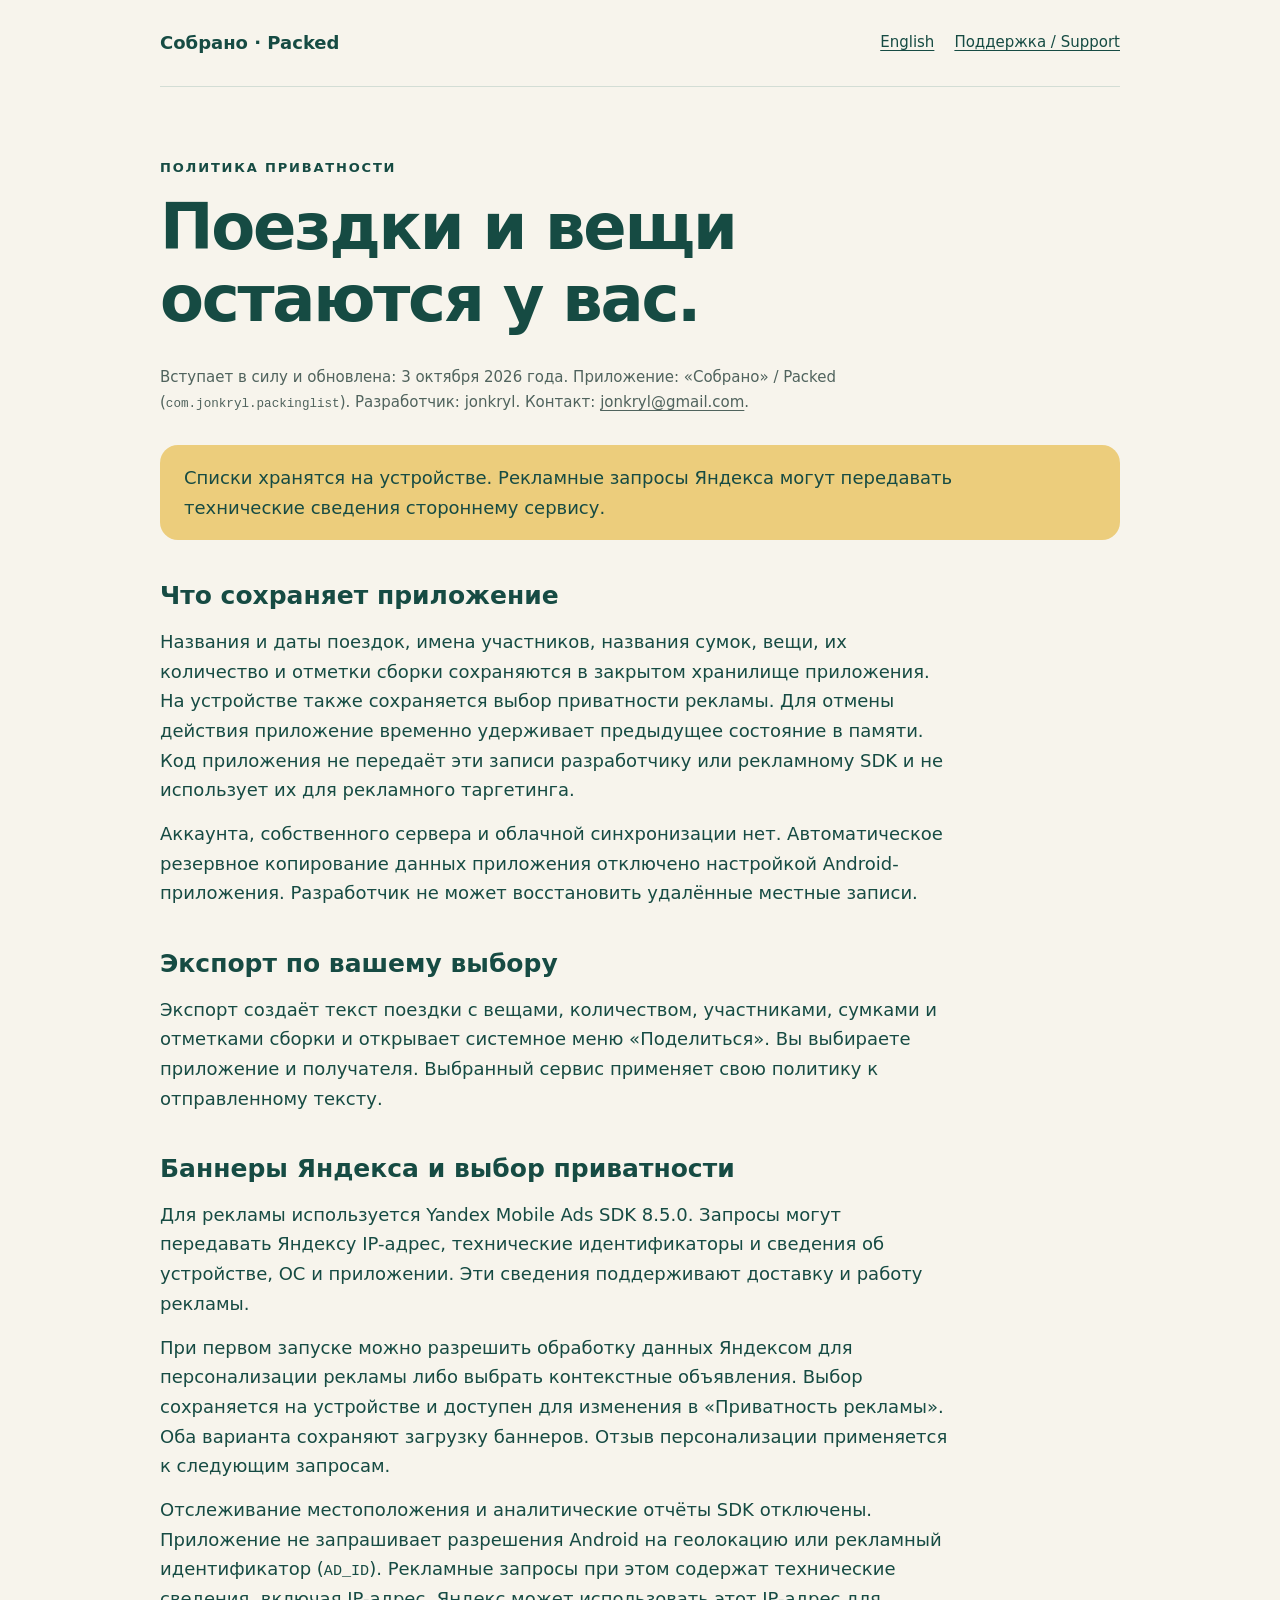
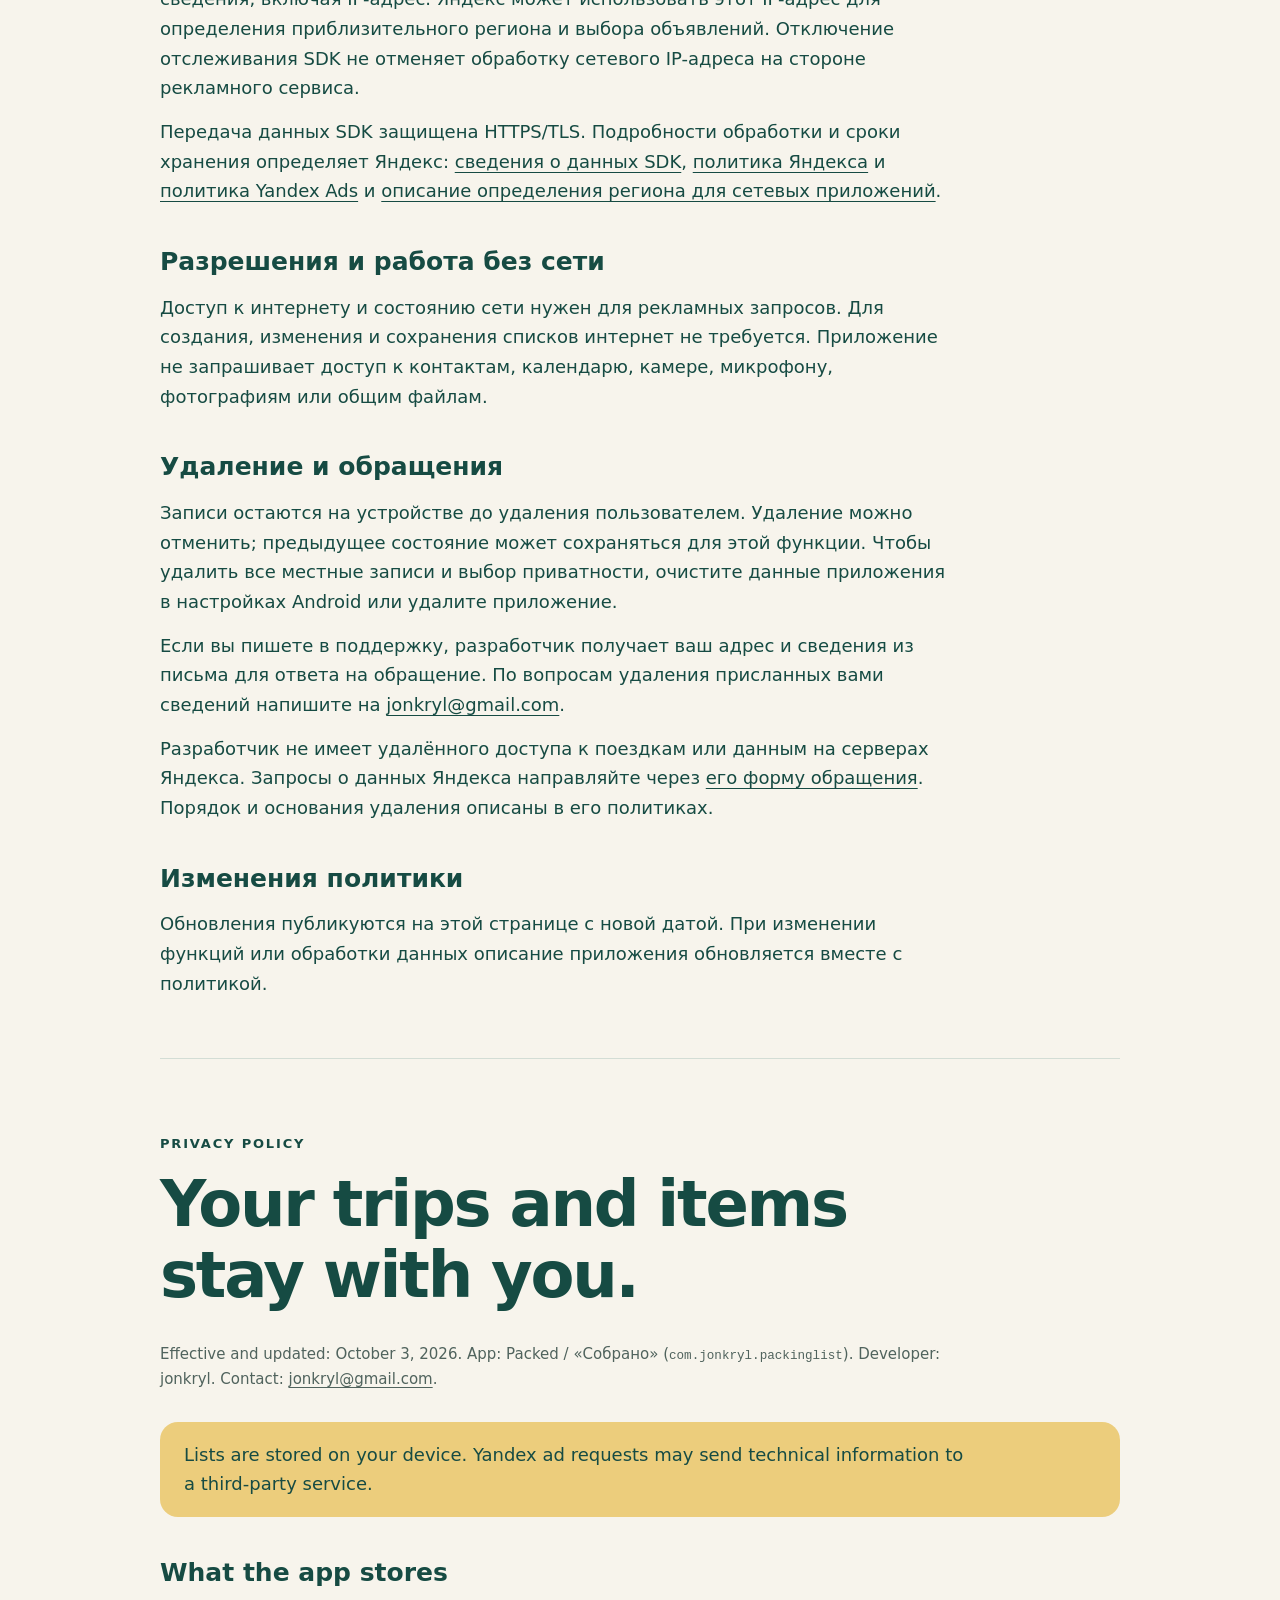
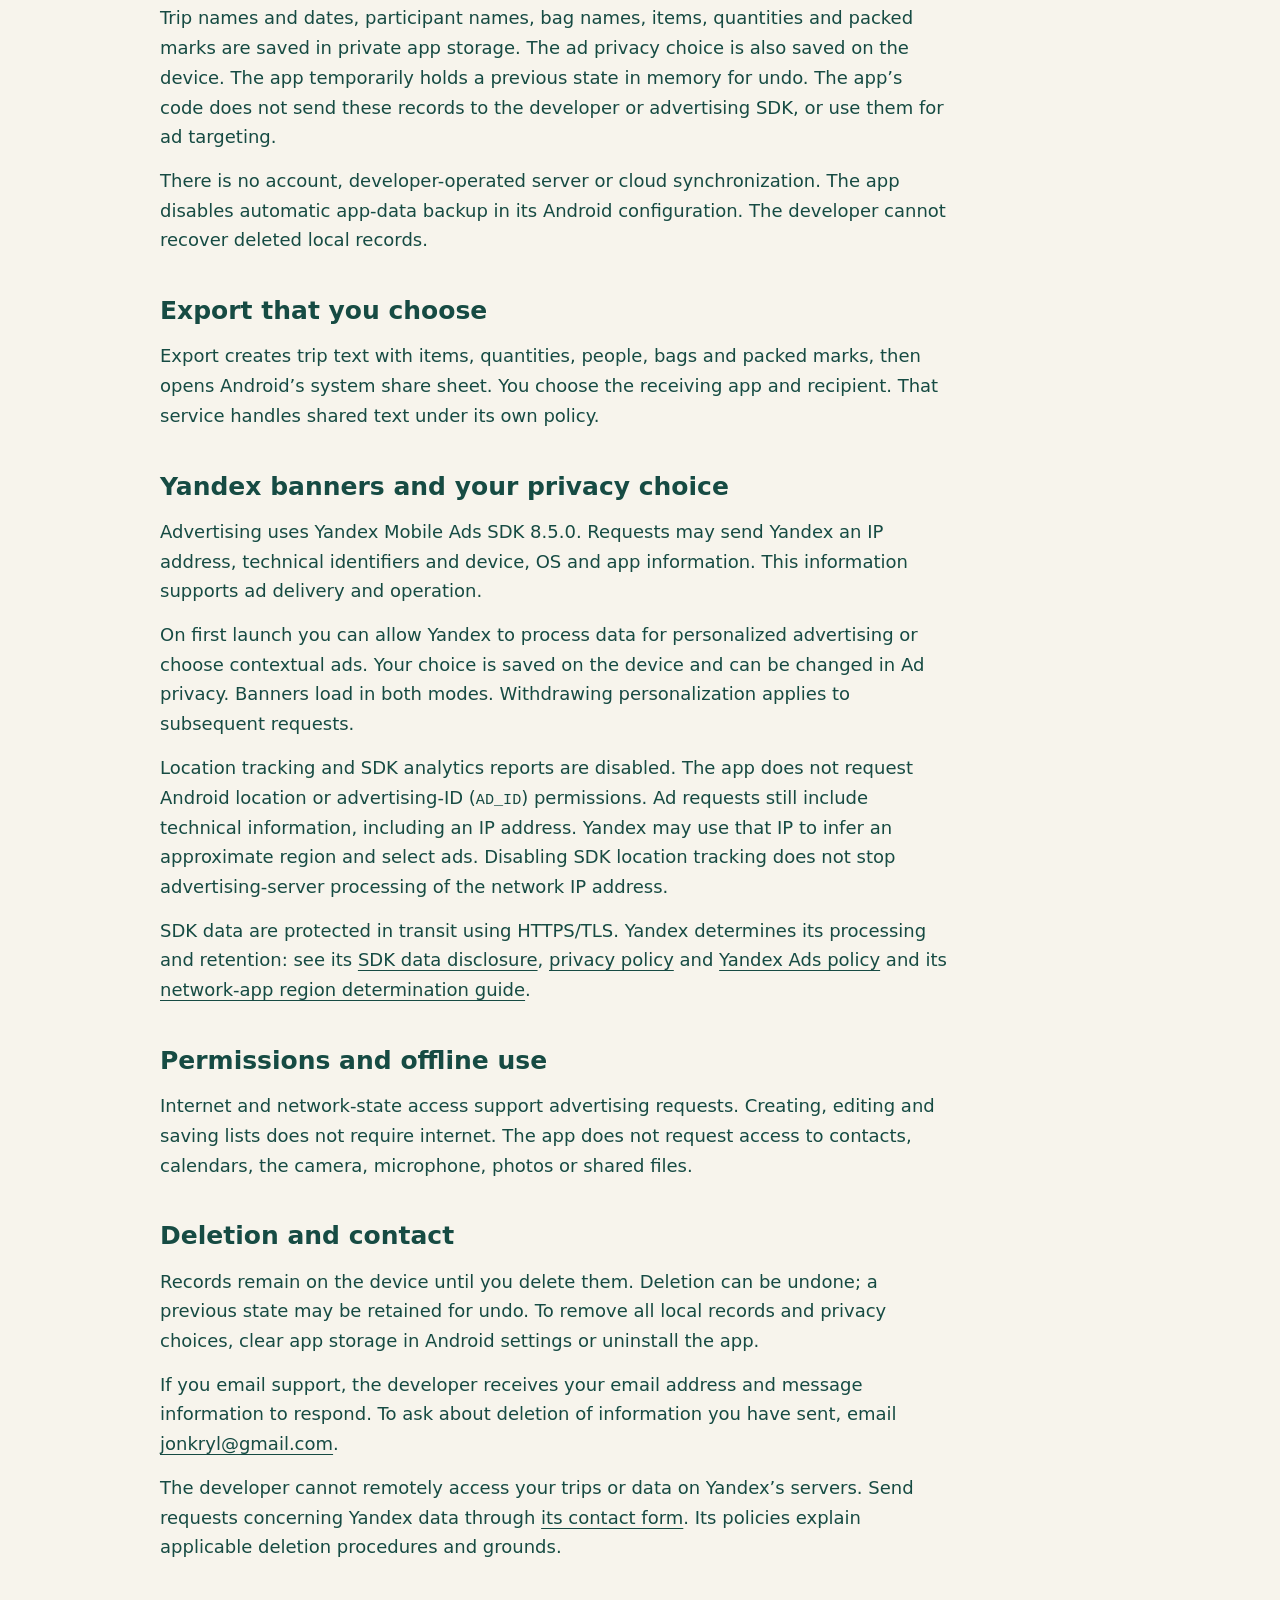
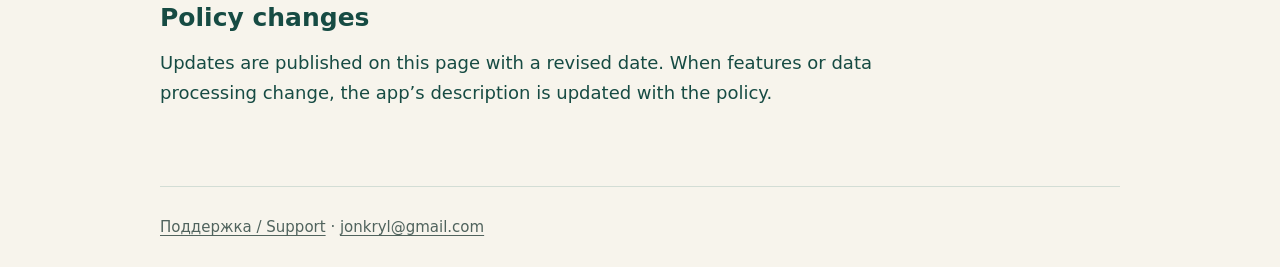
==== docs/privacy/index.html @ dd7bf6ec "Import verified Sobrano native Android source (0fd235f287ff8aa13ee7f13d3ab81be4eee094316a6699d990fa4" ====
<!doctype html>
<html lang="ru">
<head>
  <meta charset="utf-8">
  <meta name="viewport" content="width=device-width,initial-scale=1">
  <meta name="description" content="Политика приватности Android-приложения Собрано / Packed, com.jonkryl.packinglist. Локальные поездки и реклама Яндекса.">
  <title>Приватность / Privacy — Собрано · Packed</title>
  <link rel="stylesheet" href="../style.css">
</head>
<body>
<header><a href="../">Собрано · Packed</a><nav aria-label="Разделы"><a href="#english" lang="en">English</a><a href="../">Поддержка / Support</a></nav></header>
<main>
  <section aria-labelledby="title-ru">
    <p class="eyebrow">Политика приватности</p>
    <h1 id="title-ru">Поездки и вещи<br>остаются у вас.</h1>
    <p class="small">Вступает в силу и обновлена: 3 октября 2026 года. Приложение: «Собрано» / Packed (<code>com.jonkryl.packinglist</code>). Разработчик: jonkryl. Контакт: <a href="mailto:jonkryl@gmail.com">jonkryl@gmail.com</a>.</p>
    <aside class="note"><p>Списки хранятся на устройстве. Рекламные запросы Яндекса могут передавать технические сведения стороннему сервису.</p></aside>
    <h2>Что сохраняет приложение</h2>
    <p>Названия и даты поездок, имена участников, названия сумок, вещи, их количество и отметки сборки сохраняются в закрытом хранилище приложения. На устройстве также сохраняется выбор приватности рекламы. Для отмены действия приложение временно удерживает предыдущее состояние в памяти. Код приложения не передаёт эти записи разработчику или рекламному SDK и не использует их для рекламного таргетинга.</p>
    <p>Аккаунта, собственного сервера и облачной синхронизации нет. Автоматическое резервное копирование данных приложения отключено настройкой Android-приложения. Разработчик не может восстановить удалённые местные записи.</p>
    <h2>Экспорт по вашему выбору</h2>
    <p>Экспорт создаёт текст поездки с вещами, количеством, участниками, сумками и отметками сборки и открывает системное меню «Поделиться». Вы выбираете приложение и получателя. Выбранный сервис применяет свою политику к отправленному тексту.</p>
    <h2>Баннеры Яндекса и выбор приватности</h2>
    <p>Для рекламы используется Yandex Mobile Ads SDK 8.5.0. Запросы могут передавать Яндексу IP-адрес, технические идентификаторы и сведения об устройстве, ОС и приложении. Эти сведения поддерживают доставку и работу рекламы.</p>
    <p>При первом запуске можно разрешить обработку данных Яндексом для персонализации рекламы либо выбрать контекстные объявления. Выбор сохраняется на устройстве и доступен для изменения в «Приватность рекламы». Оба варианта сохраняют загрузку баннеров. Отзыв персонализации применяется к следующим запросам.</p>
    <p>Отслеживание местоположения и аналитические отчёты SDK отключены. Приложение не запрашивает разрешения Android на геолокацию или рекламный идентификатор (<code>AD_ID</code>). Рекламные запросы при этом содержат технические сведения, включая IP-адрес. Яндекс может использовать этот IP-адрес для определения приблизительного региона и выбора объявлений. Отключение отслеживания SDK не отменяет обработку сетевого IP-адреса на стороне рекламного сервиса.</p>
    <p>Передача данных SDK защищена HTTPS/TLS. Подробности обработки и сроки хранения определяет Яндекс: <a href="https://ads.yandex.com/helpcenter/en/dev/android/app-privacy-android">сведения о данных SDK</a>, <a href="https://yandex.com/legal/confidential/">политика Яндекса</a> и <a href="https://yandex.com/legal/international_ads_privacy_policy/en/">политика Yandex Ads</a> и <a href="https://yandex.ru/support/direct/en/efficiency/geotargeting">описание определения региона для сетевых приложений</a>.</p>
    <h2>Разрешения и работа без сети</h2>
    <p>Доступ к интернету и состоянию сети нужен для рекламных запросов. Для создания, изменения и сохранения списков интернет не требуется. Приложение не запрашивает доступ к контактам, календарю, камере, микрофону, фотографиям или общим файлам.</p>
    <h2>Удаление и обращения</h2>
    <p>Записи остаются на устройстве до удаления пользователем. Удаление можно отменить; предыдущее состояние может сохраняться для этой функции. Чтобы удалить все местные записи и выбор приватности, очистите данные приложения в настройках Android или удалите приложение.</p>
    <p>Если вы пишете в поддержку, разработчик получает ваш адрес и сведения из письма для ответа на обращение. По вопросам удаления присланных вами сведений напишите на <a href="mailto:jonkryl@gmail.com">jonkryl@gmail.com</a>.</p>
    <p>Разработчик не имеет удалённого доступа к поездкам или данным на серверах Яндекса. Запросы о данных Яндекса направляйте через <a href="https://yandex.com/support/common/troubleshooting/main.html">его форму обращения</a>. Порядок и основания удаления описаны в его политиках.</p>
    <h2>Изменения политики</h2>
    <p>Обновления публикуются на этой странице с новой датой. При изменении функций или обработки данных описание приложения обновляется вместе с политикой.</p>
  </section>
  <section id="english" class="languages" lang="en" aria-labelledby="title-en">
    <p class="eyebrow">Privacy policy</p>
    <h1 id="title-en">Your trips and items<br>stay with you.</h1>
    <p class="small">Effective and updated: October 3, 2026. App: Packed / «Собрано» (<code>com.jonkryl.packinglist</code>). Developer: jonkryl. Contact: <a href="mailto:jonkryl@gmail.com">jonkryl@gmail.com</a>.</p>
    <aside class="note"><p>Lists are stored on your device. Yandex ad requests may send technical information to a third-party service.</p></aside>
    <h2>What the app stores</h2>
    <p>Trip names and dates, participant names, bag names, items, quantities and packed marks are saved in private app storage. The ad privacy choice is also saved on the device. The app temporarily holds a previous state in memory for undo. The app’s code does not send these records to the developer or advertising SDK, or use them for ad targeting.</p>
    <p>There is no account, developer-operated server or cloud synchronization. The app disables automatic app-data backup in its Android configuration. The developer cannot recover deleted local records.</p>
    <h2>Export that you choose</h2>
    <p>Export creates trip text with items, quantities, people, bags and packed marks, then opens Android’s system share sheet. You choose the receiving app and recipient. That service handles shared text under its own policy.</p>
    <h2>Yandex banners and your privacy choice</h2>
    <p>Advertising uses Yandex Mobile Ads SDK 8.5.0. Requests may send Yandex an IP address, technical identifiers and device, OS and app information. This information supports ad delivery and operation.</p>
    <p>On first launch you can allow Yandex to process data for personalized advertising or choose contextual ads. Your choice is saved on the device and can be changed in Ad privacy. Banners load in both modes. Withdrawing personalization applies to subsequent requests.</p>
    <p>Location tracking and SDK analytics reports are disabled. The app does not request Android location or advertising-ID (<code>AD_ID</code>) permissions. Ad requests still include technical information, including an IP address. Yandex may use that IP to infer an approximate region and select ads. Disabling SDK location tracking does not stop advertising-server processing of the network IP address.</p>
    <p>SDK data are protected in transit using HTTPS/TLS. Yandex determines its processing and retention: see its <a href="https://ads.yandex.com/helpcenter/en/dev/android/app-privacy-android">SDK data disclosure</a>, <a href="https://yandex.com/legal/confidential/">privacy policy</a> and <a href="https://yandex.com/legal/international_ads_privacy_policy/en/">Yandex Ads policy</a> and its <a href="https://yandex.ru/support/direct/en/efficiency/geotargeting">network-app region determination guide</a>.</p>
    <h2>Permissions and offline use</h2>
    <p>Internet and network-state access support advertising requests. Creating, editing and saving lists does not require internet. The app does not request access to contacts, calendars, the camera, microphone, photos or shared files.</p>
    <h2>Deletion and contact</h2>
    <p>Records remain on the device until you delete them. Deletion can be undone; a previous state may be retained for undo. To remove all local records and privacy choices, clear app storage in Android settings or uninstall the app.</p>
    <p>If you email support, the developer receives your email address and message information to respond. To ask about deletion of information you have sent, email <a href="mailto:jonkryl@gmail.com">jonkryl@gmail.com</a>.</p>
    <p>The developer cannot remotely access your trips or data on Yandex’s servers. Send requests concerning Yandex data through <a href="https://yandex.com/support/common/troubleshooting/main.html">its contact form</a>. Its policies explain applicable deletion procedures and grounds.</p>
    <h2>Policy changes</h2>
    <p>Updates are published on this page with a revised date. When features or data processing change, the app’s description is updated with the policy.</p>
  </section>
</main>
<footer><a href="../">Поддержка / Support</a> · <a href="mailto:jonkryl@gmail.com">jonkryl@gmail.com</a></footer>
</body>
</html>
---- docs/style.css ----
:root{color-scheme:light;--ink:#164b43;--paper:#f7f4ec;--muted:#50635d;--line:#d3ddd5;--accent:#eccd7c}
*{box-sizing:border-box}body{margin:0;background:var(--paper);color:var(--ink);font:18px/1.65 system-ui,-apple-system,BlinkMacSystemFont,"Segoe UI",sans-serif}a{color:inherit;text-underline-offset:.2em}a:hover{text-decoration-thickness:3px}header,main,footer{width:min(960px,calc(100% - 40px));margin:auto}header{display:flex;justify-content:space-between;flex-wrap:wrap;align-items:center;gap:16px;padding:28px 0;border-bottom:1px solid var(--line)}header>a{font-weight:750;text-decoration:none}nav{display:flex;gap:20px;font-size:15px}main{padding:56px 0 64px}h1{font-size:clamp(36px,6vw,64px);line-height:1.12;letter-spacing:-.035em;margin:12px 0 30px;max-width:840px}h2{font-size:25px;line-height:1.3;margin:40px 0 10px}p,ul{max-width:790px}p{margin:14px 0}.eyebrow{font-size:13px;font-weight:700;letter-spacing:.14em;text-transform:uppercase}.small{font-size:15px;color:var(--muted)}.note{background:var(--accent);border-radius:18px;padding:14px 24px;margin:30px 0}.note p{margin:4px 0}.languages{padding-top:60px;margin-top:60px;border-top:1px solid var(--line)}.grid{display:grid;grid-template-columns:repeat(3,1fr);gap:18px;margin:42px 0}.card{border:1px solid var(--line);border-radius:20px;padding:24px}.card h2{font-size:22px;margin-top:0}.card p{font-size:16px}.link-button{display:inline-block;background:var(--ink);color:white;padding:12px 22px;border-radius:12px;text-decoration:none;min-height:48px}.brand-mark{font-size:48px;display:inline-flex;align-items:center;justify-content:center;background:var(--accent);border-radius:24px;width:88px;height:88px;line-height:1}code{font-size:.84em;overflow-wrap:anywhere}footer{font-size:15px;color:var(--muted);padding:28px 0;border-top:1px solid var(--line)}:focus-visible{outline:3px solid #bb6929;outline-offset:4px}@media(max-width:680px){main{padding-top:36px}.grid{grid-template-columns:1fr}header,main,footer{width:calc(100% - 32px)}nav{gap:14px}.languages{padding-top:36px;margin-top:36px}}
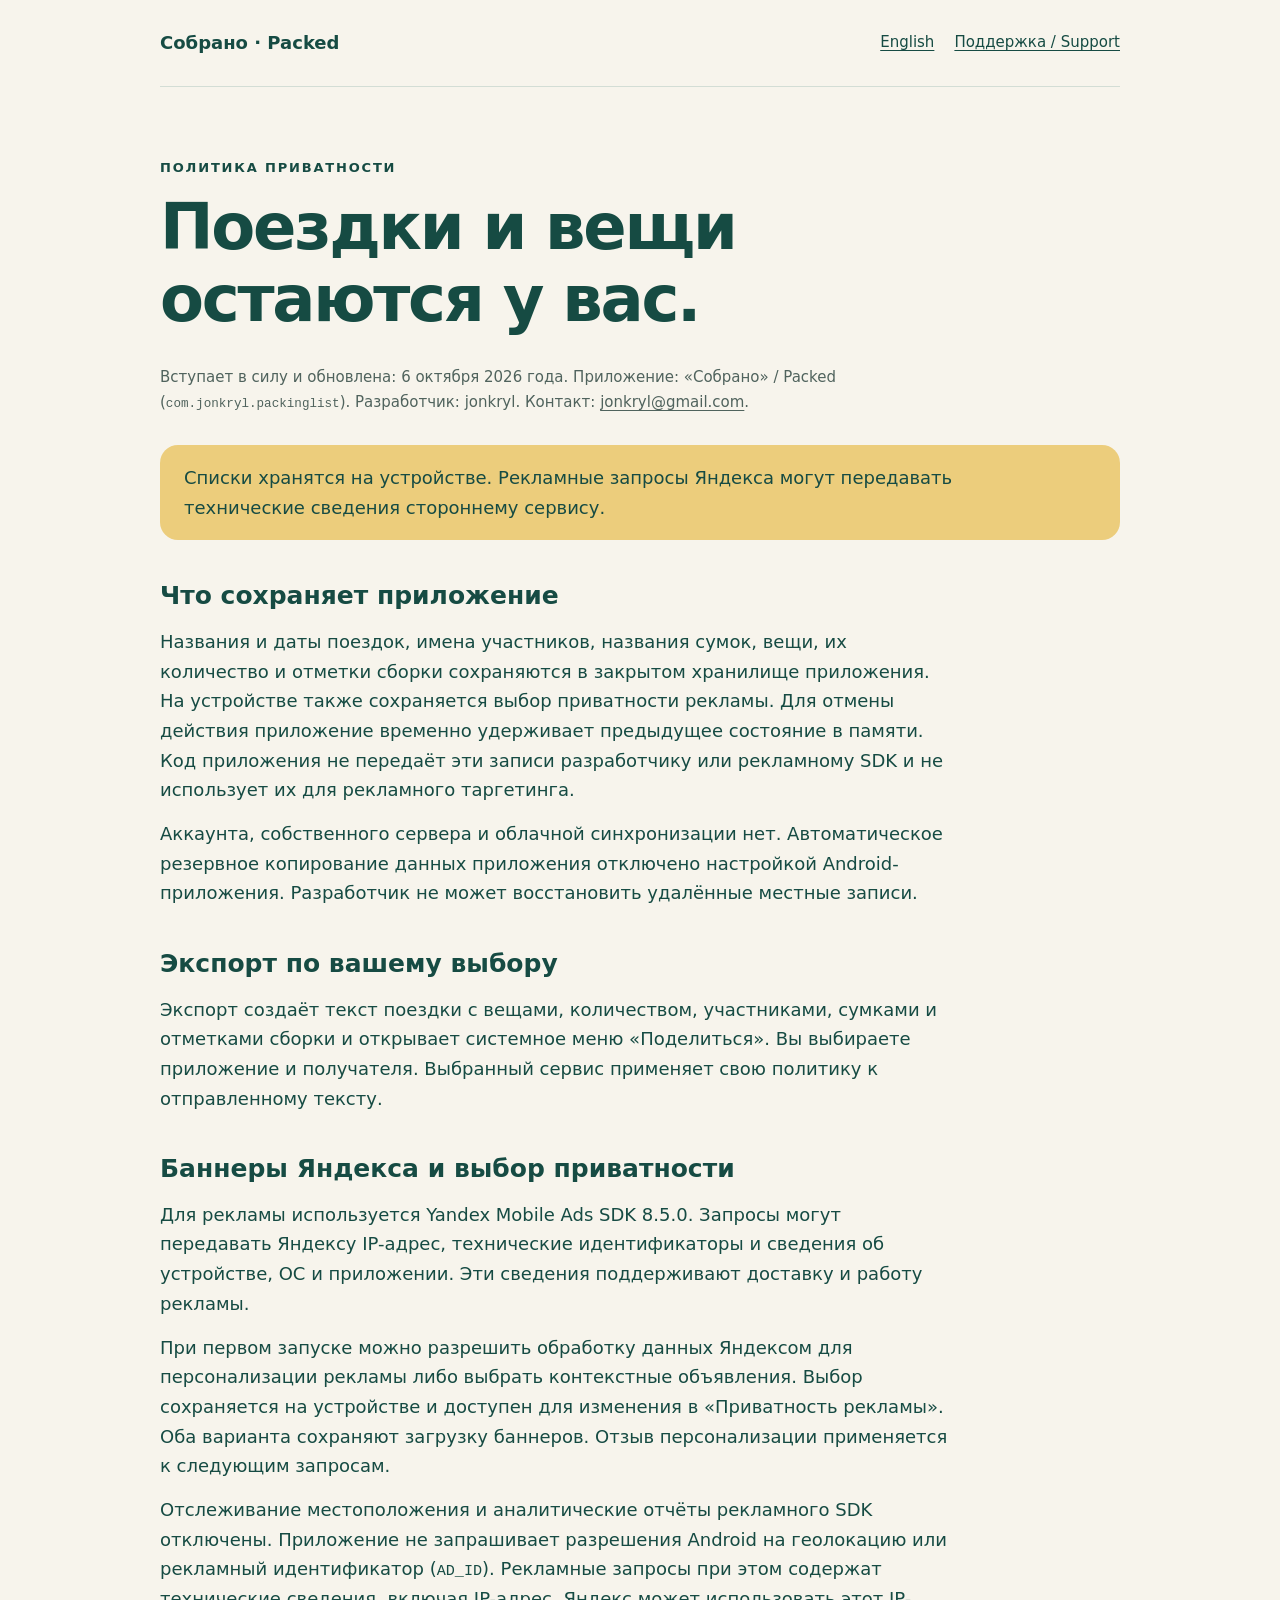
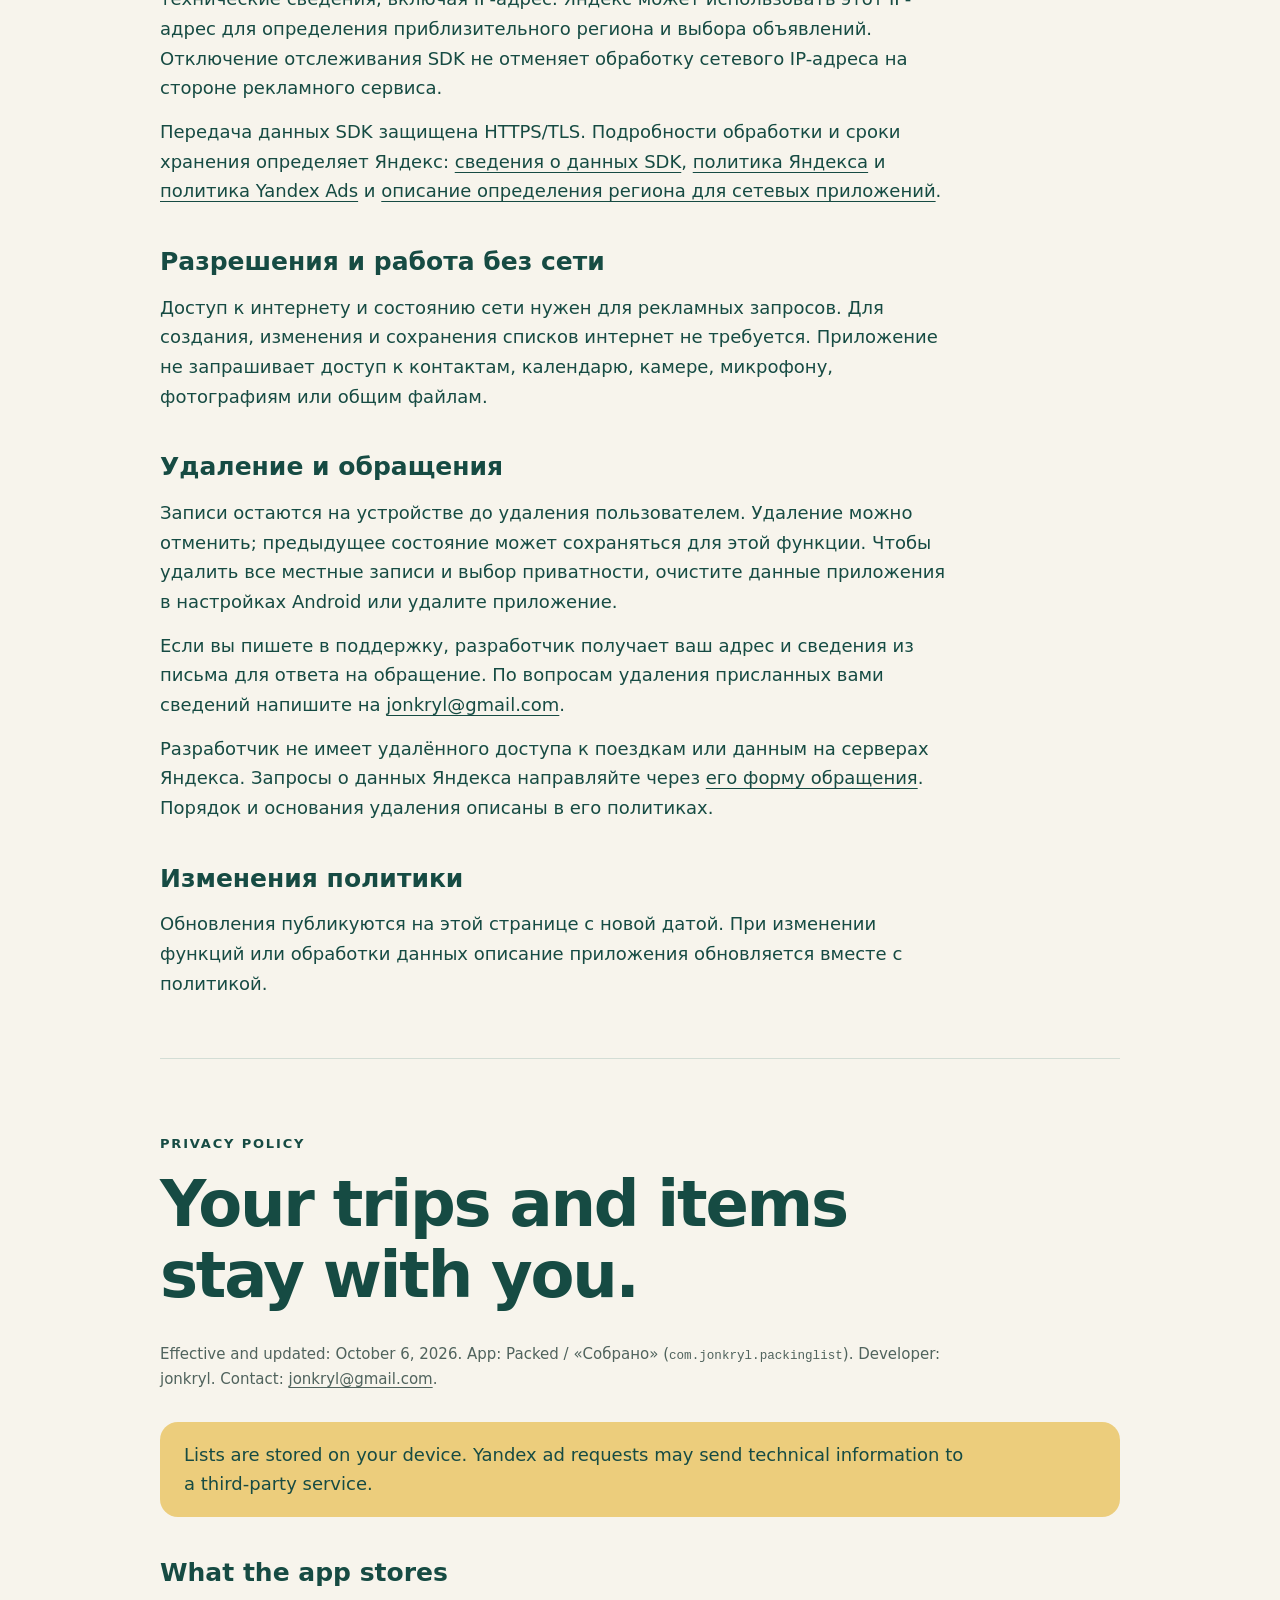
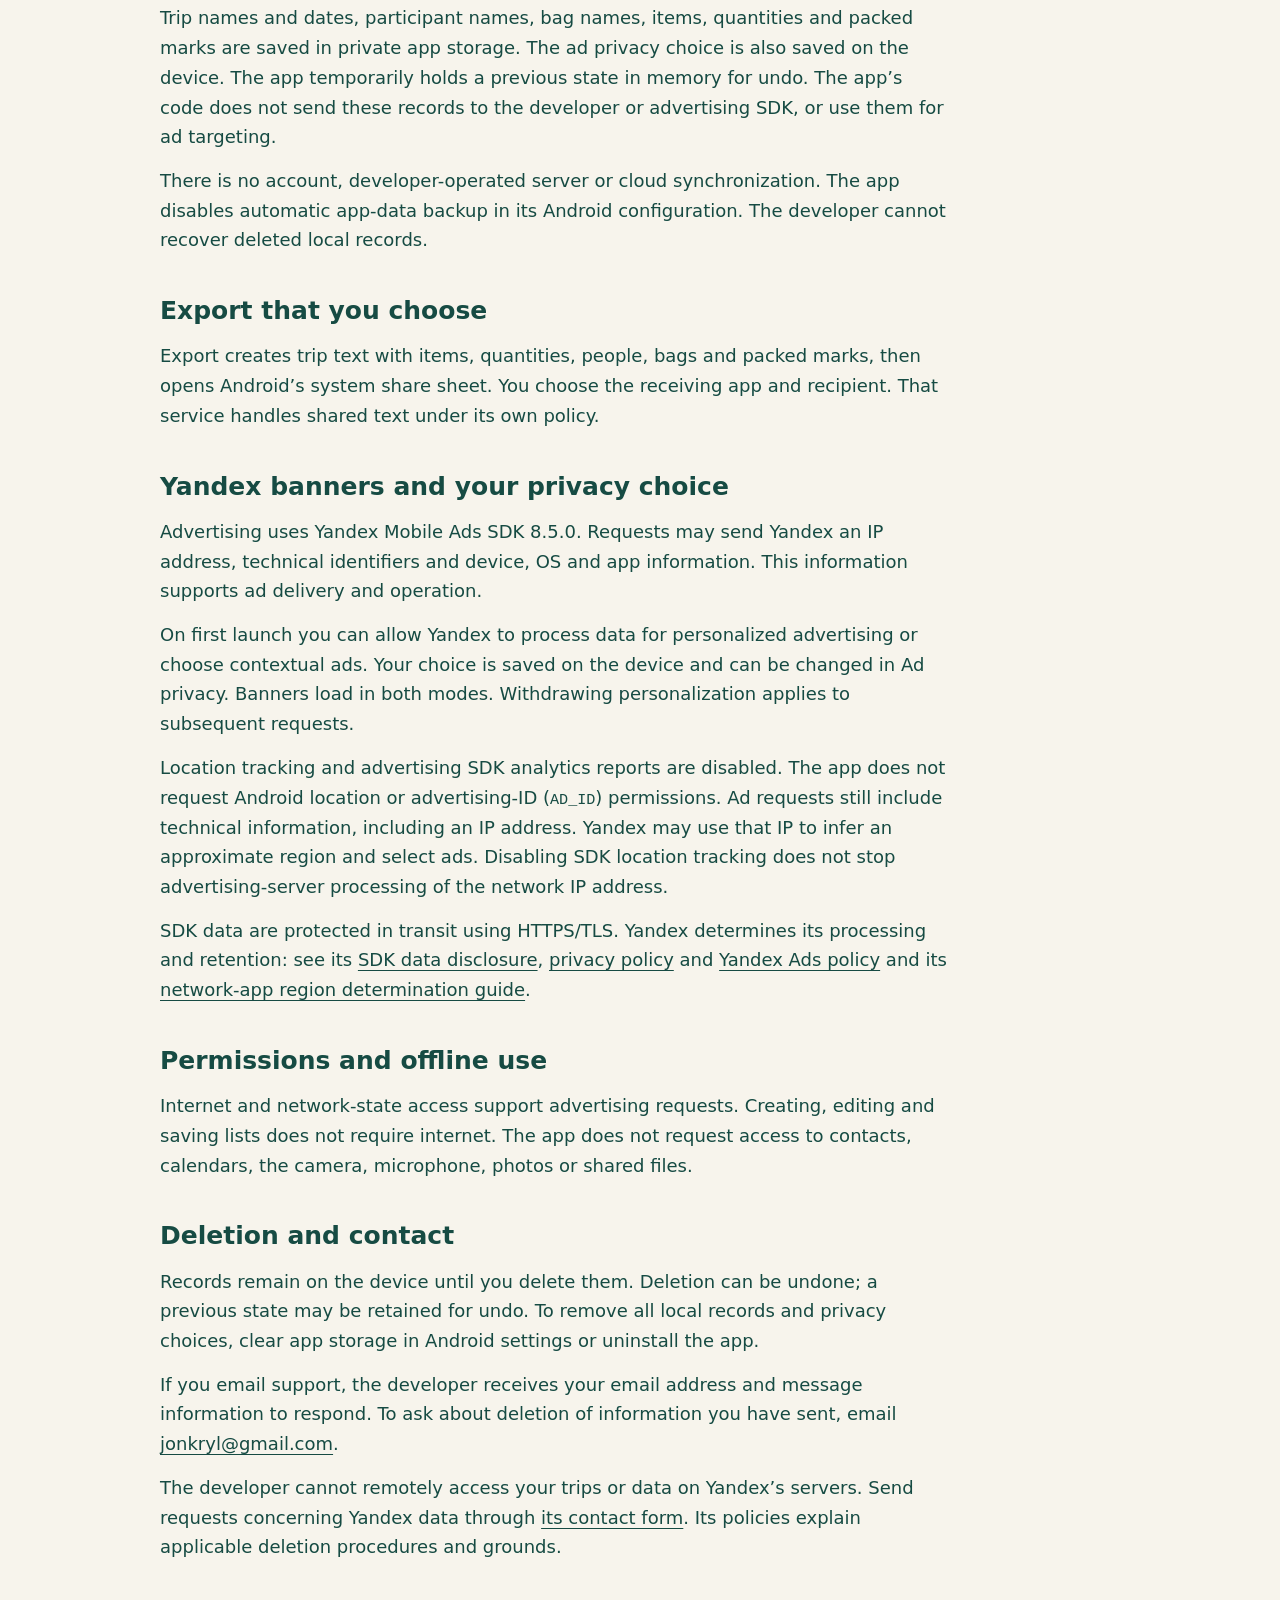
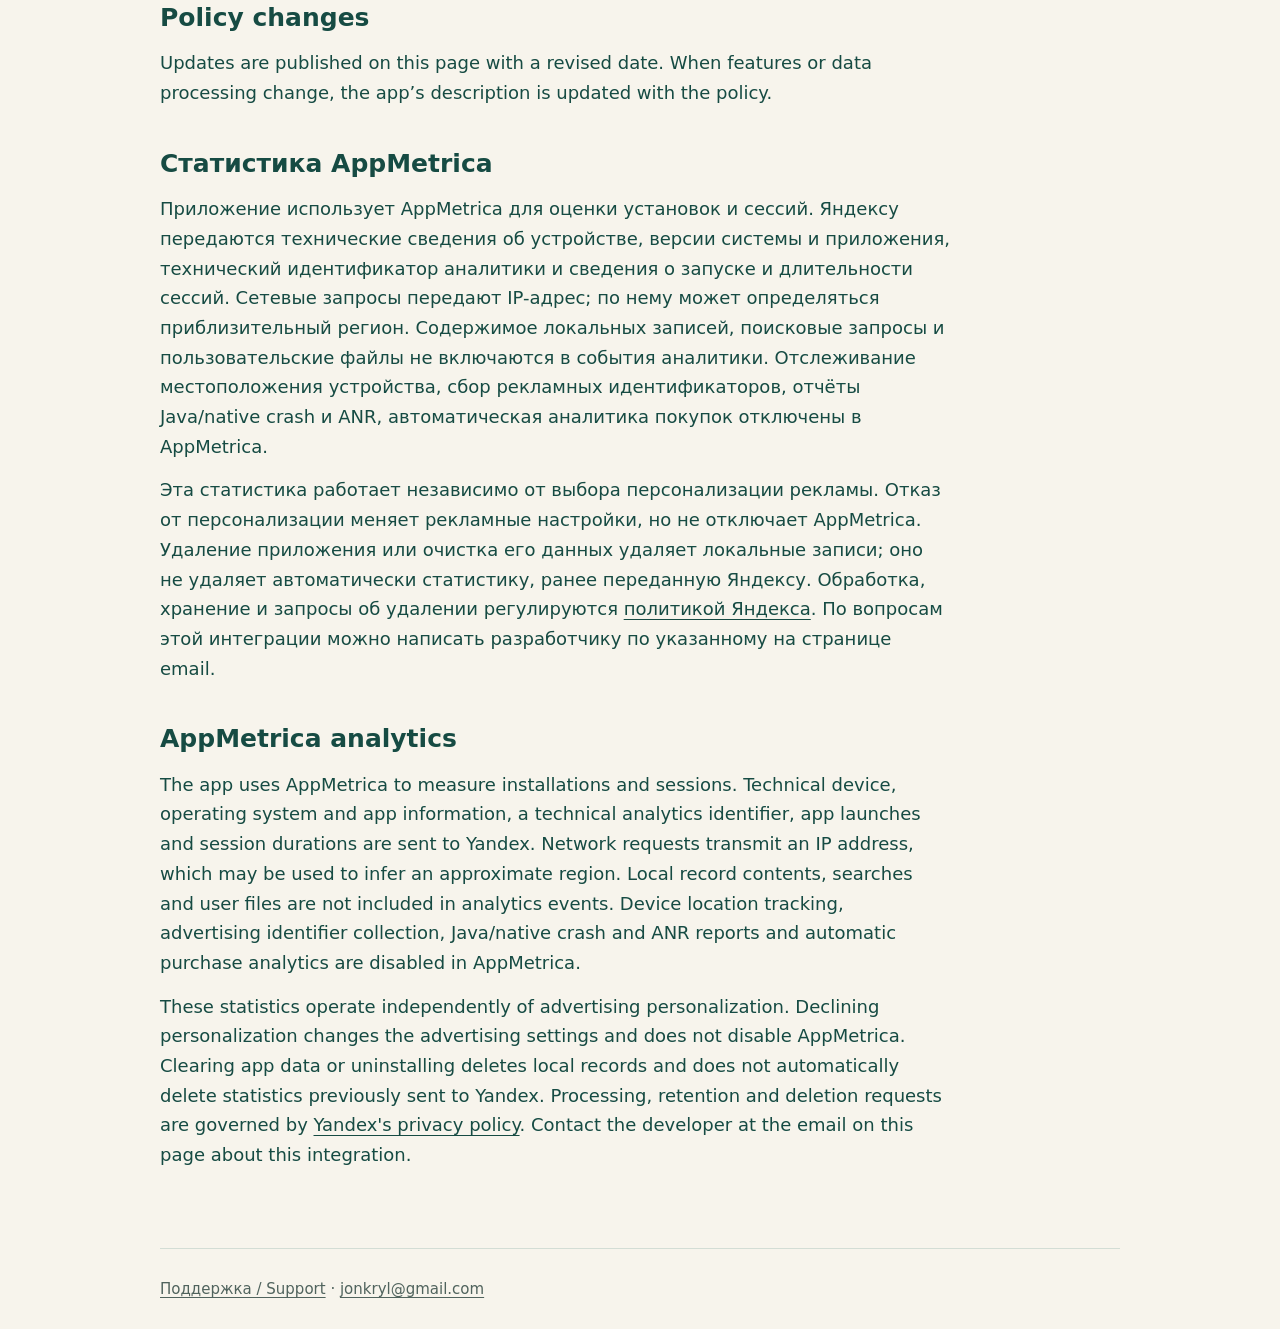
==== commit ed005d31: "Add release AppMetrica statistics and privacy disclosures Activate AppMetrica 8.5.1 with the app-spe" ====
--- a/docs/privacy/index.html
+++ b/docs/privacy/index.html
@@ -13,7 +13,7 @@
   <section aria-labelledby="title-ru">
     <p class="eyebrow">Политика приватности</p>
     <h1 id="title-ru">Поездки и вещи<br>остаются у вас.</h1>
-    <p class="small">Вступает в силу и обновлена: 3 октября 2026 года. Приложение: «Собрано» / Packed (<code>com.jonkryl.packinglist</code>). Разработчик: jonkryl. Контакт: <a href="mailto:jonkryl@gmail.com">jonkryl@gmail.com</a>.</p>
+    <p class="small">Вступает в силу и обновлена: 6 октября 2026 года. Приложение: «Собрано» / Packed (<code>com.jonkryl.packinglist</code>). Разработчик: jonkryl. Контакт: <a href="mailto:jonkryl@gmail.com">jonkryl@gmail.com</a>.</p>
     <aside class="note"><p>Списки хранятся на устройстве. Рекламные запросы Яндекса могут передавать технические сведения стороннему сервису.</p></aside>
     <h2>Что сохраняет приложение</h2>
     <p>Названия и даты поездок, имена участников, названия сумок, вещи, их количество и отметки сборки сохраняются в закрытом хранилище приложения. На устройстве также сохраняется выбор приватности рекламы. Для отмены действия приложение временно удерживает предыдущее состояние в памяти. Код приложения не передаёт эти записи разработчику или рекламному SDK и не использует их для рекламного таргетинга.</p>
@@ -23,7 +23,7 @@
     <h2>Баннеры Яндекса и выбор приватности</h2>
     <p>Для рекламы используется Yandex Mobile Ads SDK 8.5.0. Запросы могут передавать Яндексу IP-адрес, технические идентификаторы и сведения об устройстве, ОС и приложении. Эти сведения поддерживают доставку и работу рекламы.</p>
     <p>При первом запуске можно разрешить обработку данных Яндексом для персонализации рекламы либо выбрать контекстные объявления. Выбор сохраняется на устройстве и доступен для изменения в «Приватность рекламы». Оба варианта сохраняют загрузку баннеров. Отзыв персонализации применяется к следующим запросам.</p>
-    <p>Отслеживание местоположения и аналитические отчёты SDK отключены. Приложение не запрашивает разрешения Android на геолокацию или рекламный идентификатор (<code>AD_ID</code>). Рекламные запросы при этом содержат технические сведения, включая IP-адрес. Яндекс может использовать этот IP-адрес для определения приблизительного региона и выбора объявлений. Отключение отслеживания SDK не отменяет обработку сетевого IP-адреса на стороне рекламного сервиса.</p>
+    <p>Отслеживание местоположения и аналитические отчёты рекламного SDK отключены. Приложение не запрашивает разрешения Android на геолокацию или рекламный идентификатор (<code>AD_ID</code>). Рекламные запросы при этом содержат технические сведения, включая IP-адрес. Яндекс может использовать этот IP-адрес для определения приблизительного региона и выбора объявлений. Отключение отслеживания SDK не отменяет обработку сетевого IP-адреса на стороне рекламного сервиса.</p>
     <p>Передача данных SDK защищена HTTPS/TLS. Подробности обработки и сроки хранения определяет Яндекс: <a href="https://ads.yandex.com/helpcenter/en/dev/android/app-privacy-android">сведения о данных SDK</a>, <a href="https://yandex.com/legal/confidential/">политика Яндекса</a> и <a href="https://yandex.com/legal/international_ads_privacy_policy/en/">политика Yandex Ads</a> и <a href="https://yandex.ru/support/direct/en/efficiency/geotargeting">описание определения региона для сетевых приложений</a>.</p>
     <h2>Разрешения и работа без сети</h2>
     <p>Доступ к интернету и состоянию сети нужен для рекламных запросов. Для создания, изменения и сохранения списков интернет не требуется. Приложение не запрашивает доступ к контактам, календарю, камере, микрофону, фотографиям или общим файлам.</p>
@@ -37,7 +37,7 @@
   <section id="english" class="languages" lang="en" aria-labelledby="title-en">
     <p class="eyebrow">Privacy policy</p>
     <h1 id="title-en">Your trips and items<br>stay with you.</h1>
-    <p class="small">Effective and updated: October 3, 2026. App: Packed / «Собрано» (<code>com.jonkryl.packinglist</code>). Developer: jonkryl. Contact: <a href="mailto:jonkryl@gmail.com">jonkryl@gmail.com</a>.</p>
+    <p class="small">Effective and updated: October 6, 2026. App: Packed / «Собрано» (<code>com.jonkryl.packinglist</code>). Developer: jonkryl. Contact: <a href="mailto:jonkryl@gmail.com">jonkryl@gmail.com</a>.</p>
     <aside class="note"><p>Lists are stored on your device. Yandex ad requests may send technical information to a third-party service.</p></aside>
     <h2>What the app stores</h2>
     <p>Trip names and dates, participant names, bag names, items, quantities and packed marks are saved in private app storage. The ad privacy choice is also saved on the device. The app temporarily holds a previous state in memory for undo. The app’s code does not send these records to the developer or advertising SDK, or use them for ad targeting.</p>
@@ -47,7 +47,7 @@
     <h2>Yandex banners and your privacy choice</h2>
     <p>Advertising uses Yandex Mobile Ads SDK 8.5.0. Requests may send Yandex an IP address, technical identifiers and device, OS and app information. This information supports ad delivery and operation.</p>
     <p>On first launch you can allow Yandex to process data for personalized advertising or choose contextual ads. Your choice is saved on the device and can be changed in Ad privacy. Banners load in both modes. Withdrawing personalization applies to subsequent requests.</p>
-    <p>Location tracking and SDK analytics reports are disabled. The app does not request Android location or advertising-ID (<code>AD_ID</code>) permissions. Ad requests still include technical information, including an IP address. Yandex may use that IP to infer an approximate region and select ads. Disabling SDK location tracking does not stop advertising-server processing of the network IP address.</p>
+    <p>Location tracking and advertising SDK analytics reports are disabled. The app does not request Android location or advertising-ID (<code>AD_ID</code>) permissions. Ad requests still include technical information, including an IP address. Yandex may use that IP to infer an approximate region and select ads. Disabling SDK location tracking does not stop advertising-server processing of the network IP address.</p>
     <p>SDK data are protected in transit using HTTPS/TLS. Yandex determines its processing and retention: see its <a href="https://ads.yandex.com/helpcenter/en/dev/android/app-privacy-android">SDK data disclosure</a>, <a href="https://yandex.com/legal/confidential/">privacy policy</a> and <a href="https://yandex.com/legal/international_ads_privacy_policy/en/">Yandex Ads policy</a> and its <a href="https://yandex.ru/support/direct/en/efficiency/geotargeting">network-app region determination guide</a>.</p>
     <h2>Permissions and offline use</h2>
     <p>Internet and network-state access support advertising requests. Creating, editing and saving lists does not require internet. The app does not request access to contacts, calendars, the camera, microphone, photos or shared files.</p>
@@ -58,6 +58,9 @@
     <h2>Policy changes</h2>
     <p>Updates are published on this page with a revised date. When features or data processing change, the app’s description is updated with the policy.</p>
   </section>
+
+<section lang="ru"><h2>Статистика AppMetrica</h2><p>Приложение использует AppMetrica для оценки установок и сессий. Яндексу передаются технические сведения об устройстве, версии системы и приложения, технический идентификатор аналитики и сведения о запуске и длительности сессий. Сетевые запросы передают IP-адрес; по нему может определяться приблизительный регион. Содержимое локальных записей, поисковые запросы и пользовательские файлы не включаются в события аналитики. Отслеживание местоположения устройства, сбор рекламных идентификаторов, отчёты Java/native crash и ANR, автоматическая аналитика покупок отключены в AppMetrica.</p><p>Эта статистика работает независимо от выбора персонализации рекламы. Отказ от персонализации меняет рекламные настройки, но не отключает AppMetrica. Удаление приложения или очистка его данных удаляет локальные записи; оно не удаляет автоматически статистику, ранее переданную Яндексу. Обработка, хранение и запросы об удалении регулируются <a href="https://yandex.ru/legal/confidential/">политикой Яндекса</a>. По вопросам этой интеграции можно написать разработчику по указанному на странице email.</p></section>
+<section lang="en"><h2>AppMetrica analytics</h2><p>The app uses AppMetrica to measure installations and sessions. Technical device, operating system and app information, a technical analytics identifier, app launches and session durations are sent to Yandex. Network requests transmit an IP address, which may be used to infer an approximate region. Local record contents, searches and user files are not included in analytics events. Device location tracking, advertising identifier collection, Java/native crash and ANR reports and automatic purchase analytics are disabled in AppMetrica.</p><p>These statistics operate independently of advertising personalization. Declining personalization changes the advertising settings and does not disable AppMetrica. Clearing app data or uninstalling deletes local records and does not automatically delete statistics previously sent to Yandex. Processing, retention and deletion requests are governed by <a href="https://yandex.com/legal/confidential/">Yandex's privacy policy</a>. Contact the developer at the email on this page about this integration.</p></section>
 </main>
 <footer><a href="../">Поддержка / Support</a> · <a href="mailto:jonkryl@gmail.com">jonkryl@gmail.com</a></footer>
 </body>
